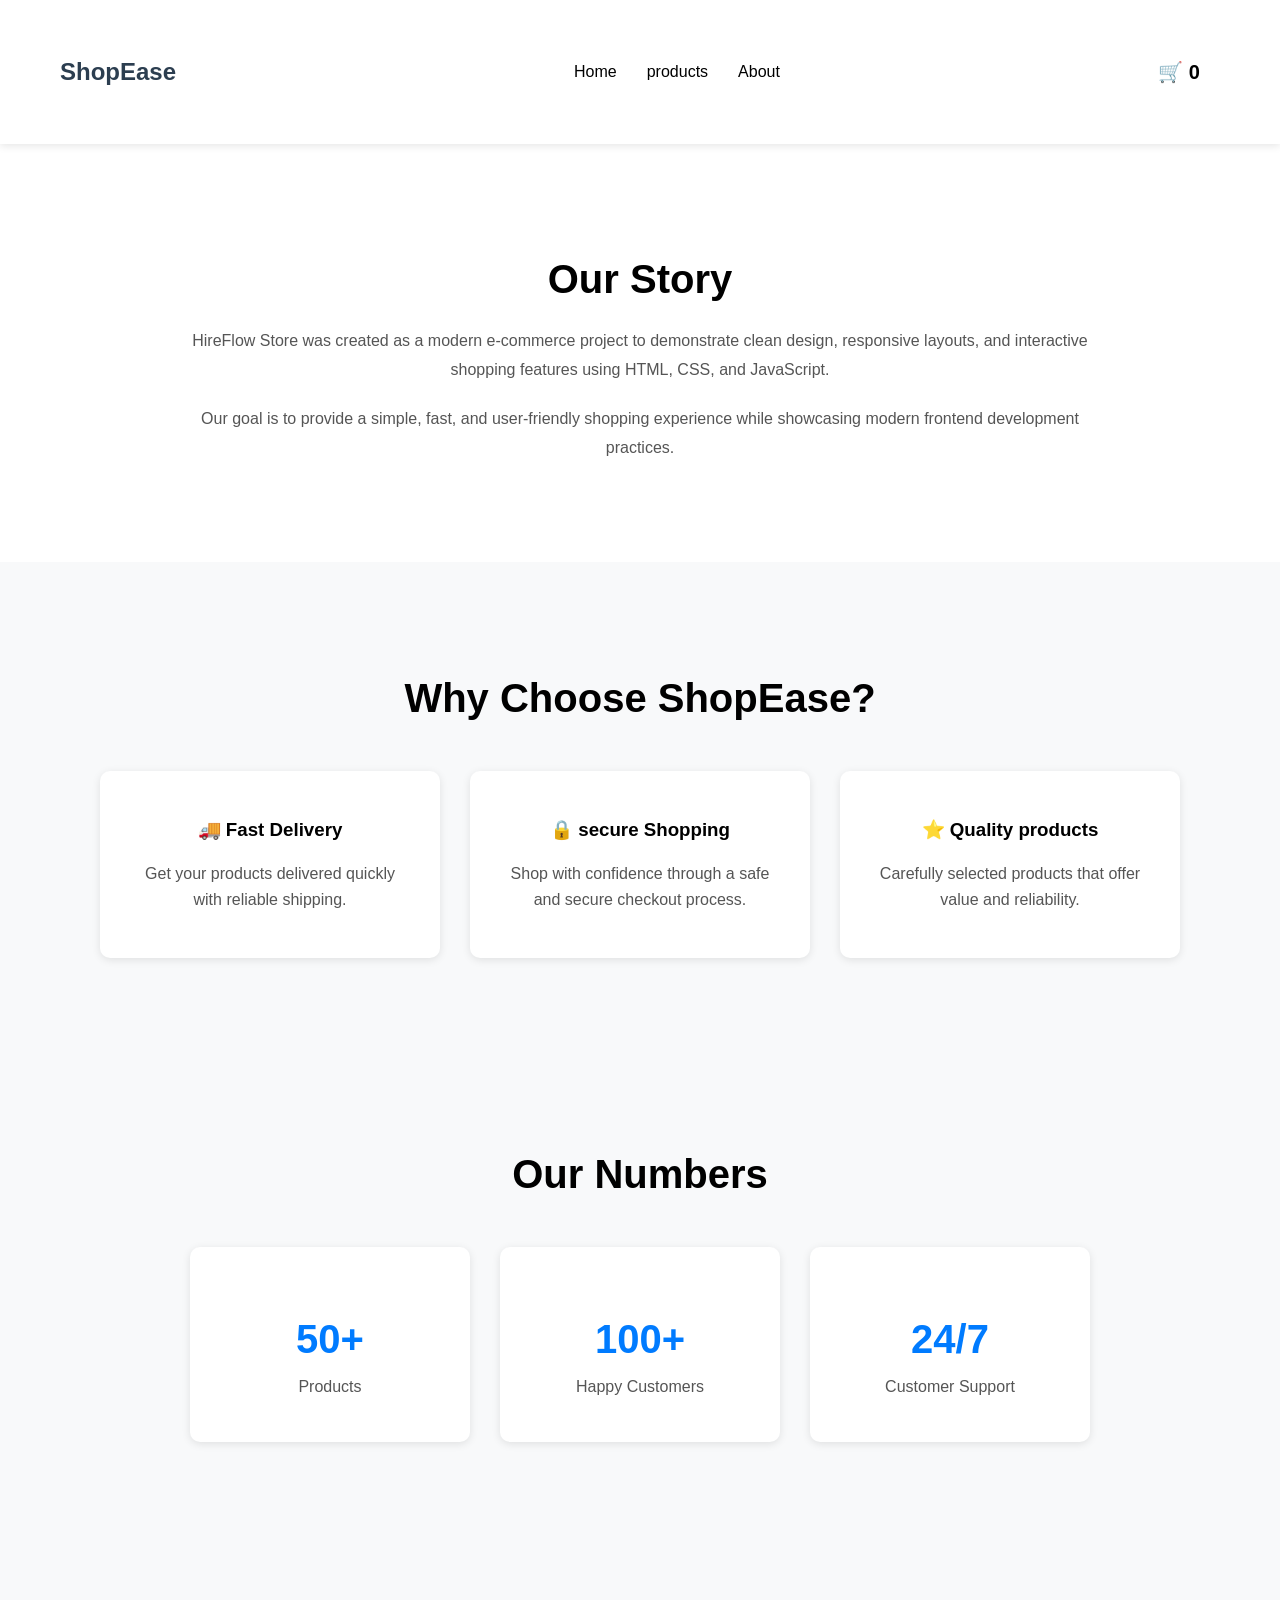
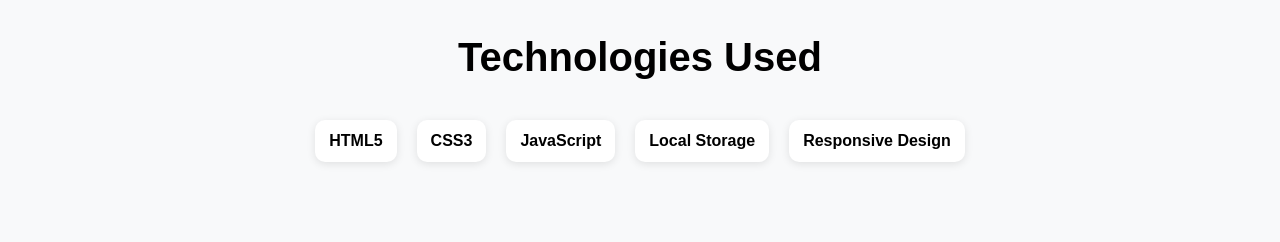
==== about.html @ 6b36ff21 "Initial commit - ShopEase E-commerce Website" ====
<!DOCTYPE html>
<html lang="en">
<head>
    <meta charset="UTF-8">
    <meta name="viewport" content="width=device-width, initial-scale=1.0">
    <title>ShopEase</title>
    <link rel="stylesheet" href="CSS/style.css">
</head>
<body>
    <header>
        <nav class="navbar">

            <div class="logo">
                <h1>ShopEase</h1>
            </div>

            <ul class="nav-links">
                <li><a href="index.html">Home</a></li>
                <li><a href="#">products</a></li>
                <li><a href="#">About</a></li>
            </ul>

            <a href="Cart/cart.html" class="cart">
                🛒 <span id="cart-count">0</span>
            </a>

        </nav>


    </header>

    <section class="our-story">
        <div class="story-content">
            <h2>Our Story</h2>

            <p>
                HireFlow Store was created as a modern e-commerce project to
            demonstrate clean design, responsive layouts, and interactive
            shopping features using HTML, CSS, and JavaScript.
            </p>

            <p>
                Our goal is to provide a simple, fast, and user-friendly shopping
            experience while showcasing modern frontend development practices.
            </p>

        </div>
    </section>

    <section class="features">
        <h2>Why Choose ShopEase?</h2>
        <div class="feature-container">
            <div class="feature-card">
                <h3>🚚 Fast Delivery</h3>
                <p>
                    Get your products delivered quickly with reliable shipping.
                </p>
            </div>
            <div class="feature-card">
                <h3>🔒 secure Shopping</h3>
                <p>
                    Shop with confidence through a safe and secure checkout process.
                </p>
            </div>
            <div class="feature-card">
                <h3>⭐ Quality products</h3>
                <p>
                    Carefully selected products that offer value and reliability.
                </p>
            </div>
        </div>
    </section>

    <section class="stats">

        <h2>Our Numbers</h2>
        
        <div class="stats-container">

            <div class="stat-card">
                <h3>50+</h3>
                <p>Products</p>
            </div>
            <div class="stat-card">
                <h3>100+</h3>
                <p>Happy Customers</p>
            </div>
            <div class="stat-card">
                <h3>24/7</h3>
                <p>Customer Support</p>
            </div>

        </div>
    </section>

    <section class="tech-stack">

    <h2>Technologies Used</h2>

    <div class="tech-container">

        <span>HTML5</span>
        <span>CSS3</span>
        <span>JavaScript</span>
        <span>Local Storage</span>
        <span>Responsive Design</span>

    </div>

</section>
</body>
</html>
---- CSS/style.css ----
body {
    margin: 0;
    padding: 0;
    box-sizing: border-box;
    font-family: Arial, Helvetica, sans-serif;
}

.navbar {
    display: flex;
    justify-content: space-between;
    align-items: center;
    padding: 20px 60px;
    background-color: white;
    box-shadow: 0 2px 8px rgba(0, 0, 0, 0.1);
}

.logo h1{
    color: #2c3e50;
}

.nav-links{
    display: flex;
    list-style: none;
    gap: 30px;
}

.nav-links a{
    text-decoration: none;
    color: black;
    font-weight: 600px;
}

.nav-links a:hover{
    color: #0077ff;
}

.cart{
    text-decoration: none;
    color: black;
    font-size: 20px;
    font-weight: bold;
    display: flex;
    align-items: center;
    gap: 6px;
}

.hero{
    height: 80vh;

    display: flex;
    justify-content: center;
    align-items: center;

    text-align: center;

    background: linear-gradient(to right,#74ebd5,#ACB6E5);
}

.hero-content h2{
    font-size: 55px;
    margin-bottom: 20px;
}

.hero-content p{
    font-size: 20px;
    margin-bottom: 33px;
}

.hero-content button{
    padding: 15px 35px;
    border: none;
    border-radius: 8px;
    background-color: #2c3e50;
    color: white;
    font-size: 18px;
    cursor: pointer;
    transition: 0.3s;
}

.hero-content button:hover{
    background: #1b2838;
}

.products{
    padding: 70px 80px;
}

.products h2{
    text-align: center;
    font-size: 40px;
    margin-bottom: 50px;
}

.product-container{
    display: grid;
    grid-template-columns: repeat(4, 1fr);
    gap: 30px;
}

.product-card{
    background: white;
    border-radius: 10px;
    padding: 20px;
    text-align: center;
    box-shadow: 0 2px 8px rgba(0, 0, 0, 0.1);

    transition: 0.3s;
}

.product-card:hover{
    transform: translateY(-10px);
    box-shadow: 0 10px 25px rgba(0, 0, 0, 0.2);
}

.product-card img{
    width: 100%;
    height: 220px;
    object-fit: contain;
    background: white;
    border-radius: 8px;
}

.product-card button{
    margin-top: 15px;
    padding: 10px 20px;
    border: none;
    background: #2c3e50;
    color: white;
    border-radius: 6px;
    cursor: pointer;

    transition: background-color 0.3s ease
                box-shadow 0.3s ease;
}

.product-card button:hover{
    background: #3b536b;
    box-shadow: 0px 4px 10px rgba(0, 0, 0, 0.2);
}

.product-card button:active{
    background: hsl(210, 29%, 43%);
}

footer{
    background: #2c3e50;
    color: white;
    padding: 50px 20px;
    margin-top: 80px;
}

.footer-content{
    text-align: center;
}

.footer-links{
    display: flex;
    list-style: none;
    justify-content: center;
    gap: 30px;
    margin: 20px 0;
}

.footer-links a{
    text-decoration: none;
    color: white;
    transition: color 0.3s;
}

.footer-links a:hover{
    color: #74ebd5;
}

.cart{
    padding: 40px 20px;
}

.cart-container{
    max-width: 900px;
    margin: 0px auto;
}

.cart-item{
    width: 100%;
    display: flex;
    align-items: center;
    justify-content: space-between;

    background: white;
    padding: 20px;
    margin-bottom: 20px;
    border-radius: 10px;

    box-shadow: 0 2px 8px rgba(0,0,0,0.1);

    transition: box-shadow 0.3s ease,
                transform 0.3s ease;
}

.cart-item:hover{
    transform: translateY(-5px);
    box-shadow: 0 8px 20px rgba(0,0,0,0.15);
}

.cart-item img{
    height: 120px;
    width: 120px;
    object-fit: contain;
}

.cart-info{
    flex: 1;
    margin-left: 30px;
}

.cart-item button{
    padding: 8px 16px;
    background: #dc3545;
    color: white;
    border: none;
    border-radius: 6px;
    cursor: pointer;

    transition: background 0.3s ease,
                transform 0.2s ease;
}

.cart-item button:hover{
    background: #c82333;
    transform: scale(1.05);
}

.cart-container h2{
    margin-bottom: 30px;
}

.cart-total{
    margin-top: 30px;
    padding-top: 20px;
    border-top: 2px solid #ddd;
    text-align: right;
}

.cart-total h3{
    font-size: 1.8rem;
    color: #2c3e50;
}

.checkout-btn{
    margin-top: 15px;
    padding: 12px 15px;
    border: none;
    border-radius: 8px;
    background-color: #28a745;
    color: white;
    cursor: pointer;

    transition: background-color 0.3s ease,
                transform 0.2s ease;
}

.checkout-btn:hover{
    background-color: #218838;
    transform: translateY(-2px);
}

.remove-btn{
    transition: background-color 0.3s ease,
                transform 0.2s ease;
}

.remove-btn:hover{
    background-color: #c82333;
    transform: scale(1.05);
}

.quantity-controls button{
    width: 35px;
    height: 35px;
    
    border: none;
    border-radius: 50%;

    transition: transform 0.2s ease,
                background-color 0.3s ease;
}

.quantity-controls button:hover{
    background-color: #333;
    color: white;
    transform: scale(1.1);
}


.our-story{
    padding: 80px 20px;
}

.story-content{
    max-width: 900px;
    margin: auto;
    text-align: center;
}

.story-content h2{
    font-size: 2.5rem;
    margin-bottom: 25px;
}

.story-content p{
    line-height: 1.8;
    color: #555;
    margin-bottom: 20px;
}

.features{
    padding: 80px 20px;
    background: #f8f9fa;
}

.features h2{
    text-align: center;
    font-size: 2.5rem;
    margin-bottom: 50px;
}

.feature-container{
    display: flex;
    justify-content: center;
    gap: 30px;
    flex-wrap: wrap;
}

.feature-card{
    width: 280px;
    background: white;
    padding: 30px;
    border-radius: 10px;
    text-align: center;

    box-shadow: 0 2px 8px rgba(0, 0, 0, 0.1);

    transition: transform 0.3s ease,
                box-shadow 0.3s ease;
}

.feature-card:hover{
    transform: translateY(-8px);
    box-shadow: 0 8px 20px rgba(0, 0, 0, 0.15);
}

.feature-card h3{
    margin-bottom: 20px;
}

.feature-card p{
    color: #555;
    line-height: 1.6;
}

.stats{
    padding: 80px 20px;
    background: #f8f9fa;
}

.stats h2{
    text-align: center;
    font-size: 2.5rem;
    margin-bottom: 50px;
}

.stats-container{
    display: flex;
    justify-content: center;
    gap: 30px;
    flex-wrap: wrap;
}

.stat-card{
    width: 220px;
    padding: 30px;
    border-radius: 10px;
    text-align: center;
    background: white;

    box-shadow: 0 2px 8px rgba(0, 0, 0, 0.1);

    transition: transform 0.2s ease,
                box-shadow 0.3s ease;
}

.stat-card:hover{
    transform: translateY(-8px);
    box-shadow: 0 8px 20px rgba(0, 0, 0, 0.15);
}

.stat-card h3{
    font-size: 2.5rem;
    color: #007bff;
    margin-bottom: 10px;
}

.stat-card p{
    color: #555;
}

.tech-stack{
    padding: 80px 20px;
    text-align: center;
    background: #f8f9fa;
}

.tech-stack h2{
    font-size: 2.5rem;
    margin-bottom: 40px;
}

.tech-container{
    display: flex;
    justify-content: center;
    gap: 20px;
    flex-wrap: wrap;
}

.tech-container span{
    padding: 12px 14px;
    background: white;
    border-radius: 10px;
    font-weight: bold;

    box-shadow: 0 2px 8px rgba(0, 0, 0, 0.1);

    transition: all 0.3s ease
}

.tech-container span:hover{
    transform: translateY(-5px);
    background: #007bff;
    color: white;
}

@media(max-width:768px){

    .navbar{
        padding:20px 20px;
    }

    .nav-links{
        gap:15px;
    }

}

@media (max-width:768px){

    .logo h1{
        font-size: 2.3rem;
    }

    .hero h2{
        font-size:2.2rem;
    }

    .hero p{
        font-size:1rem;
    }

}

@media (max-width:768px){
    .product-card img{
        width:100%;
        max-height:220px;
        object-fit:contain;
    }

    .product-card{
        padding:15px;
    }

    .product-container{
        grid-template-columns: repeat(2, 1fr);
    }

}

@media(max-width: 768px){
    .cart-item{

    flex-direction:column;

    text-align:center;

    }
    .cart-info{

    margin:20px 0;

    }
    .quantity-controls{

    justify-content:center;

    }
}

@media (max-width:480px){

    .logo h1{
        font-size: 2rem;
    }

    .product-container{
        grid-template-columns: 1fr;
    }

    .product-card img{
    width:100%;
    max-height:220px;
    object-fit:contain;
    }

    .hero h2{
        font-size:1.8rem;
    }

    .product-card{
        width:100%;
    }

    .cart-item img{
        width:90px;
    }

    .navbar{
        flex-direction:column;
        align-items:center;
        gap:20px;
        padding:20px;
    }

    .nav-links{
        flex-direction:column;
        align-items:center;
        gap:12px;
    }

}
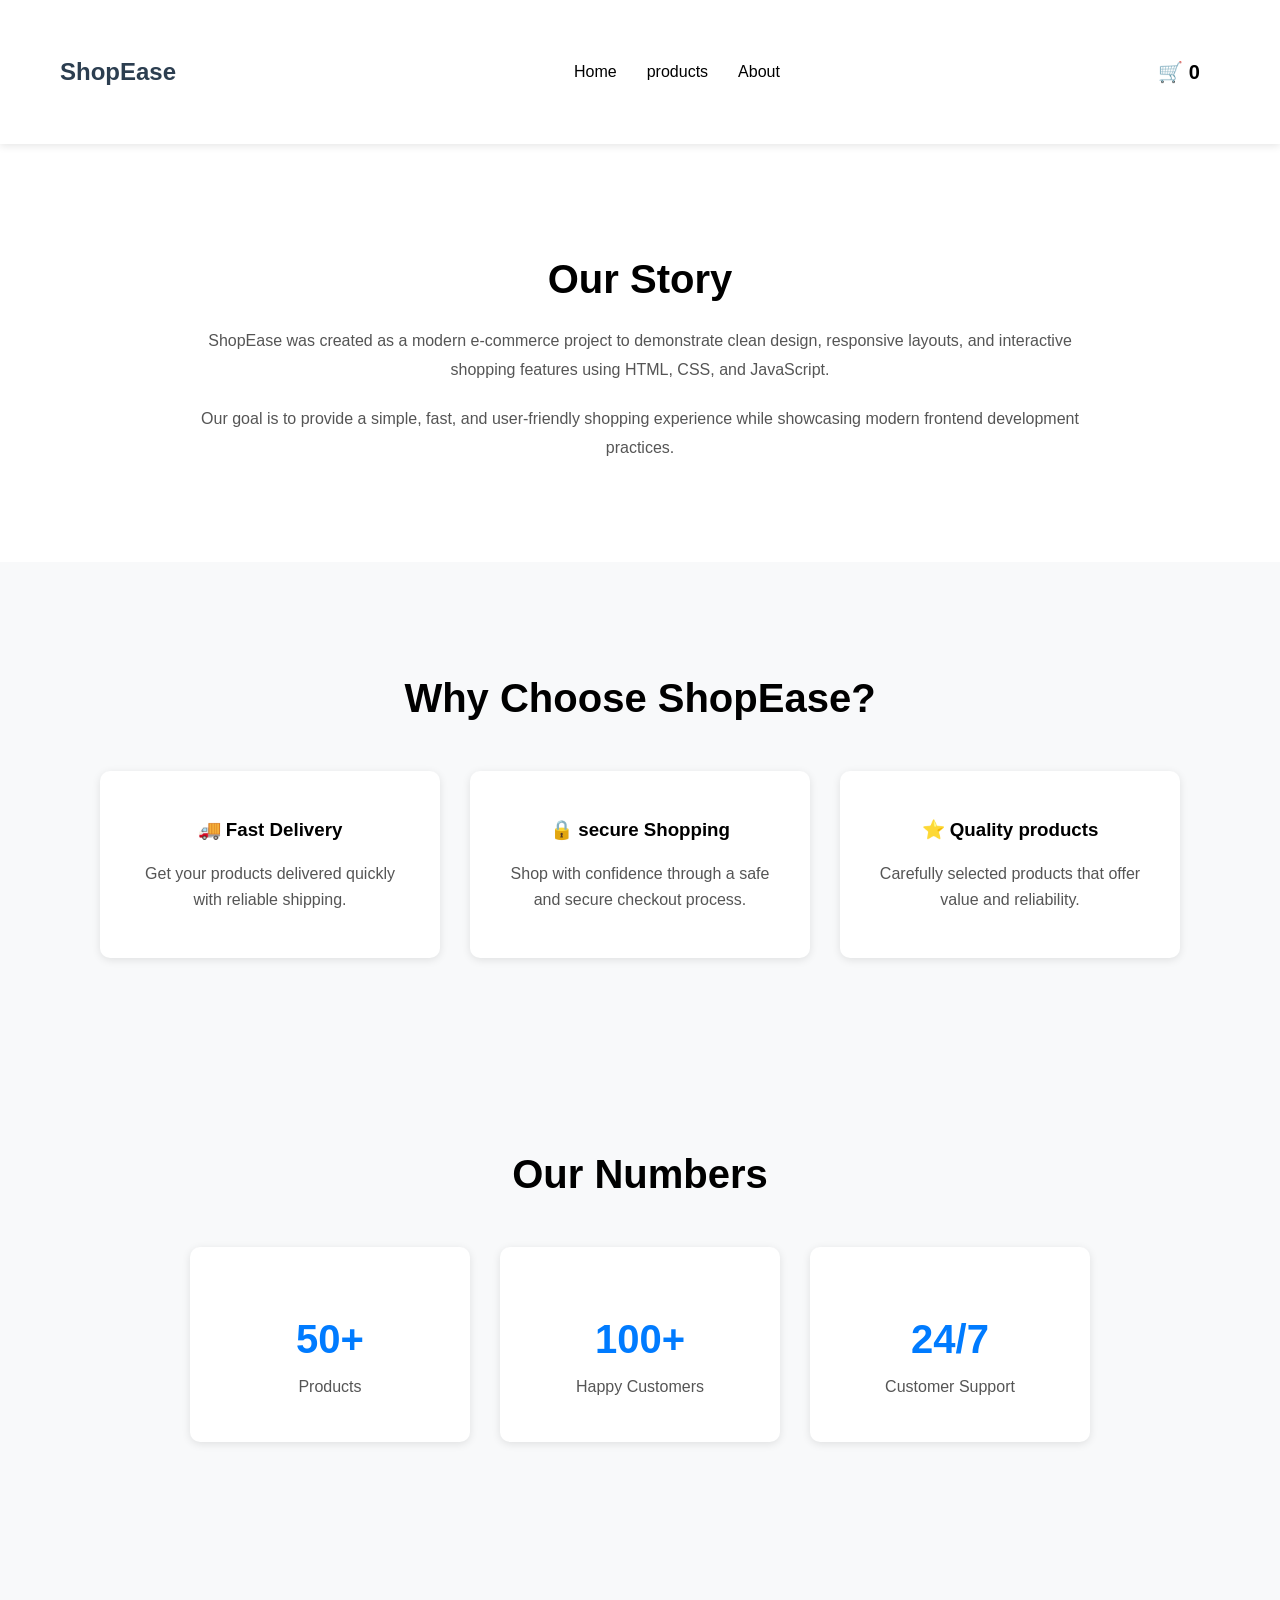
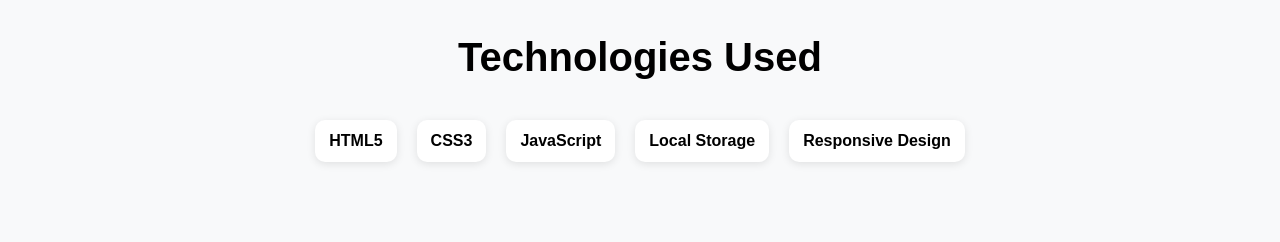
==== commit 79322d00: "updated about page" ====
--- a/about.html
+++ b/about.html
@@ -34,7 +34,7 @@
             <h2>Our Story</h2>
 
             <p>
-                HireFlow Store was created as a modern e-commerce project to
+                ShopEase was created as a modern e-commerce project to
             demonstrate clean design, responsive layouts, and interactive
             shopping features using HTML, CSS, and JavaScript.
             </p>
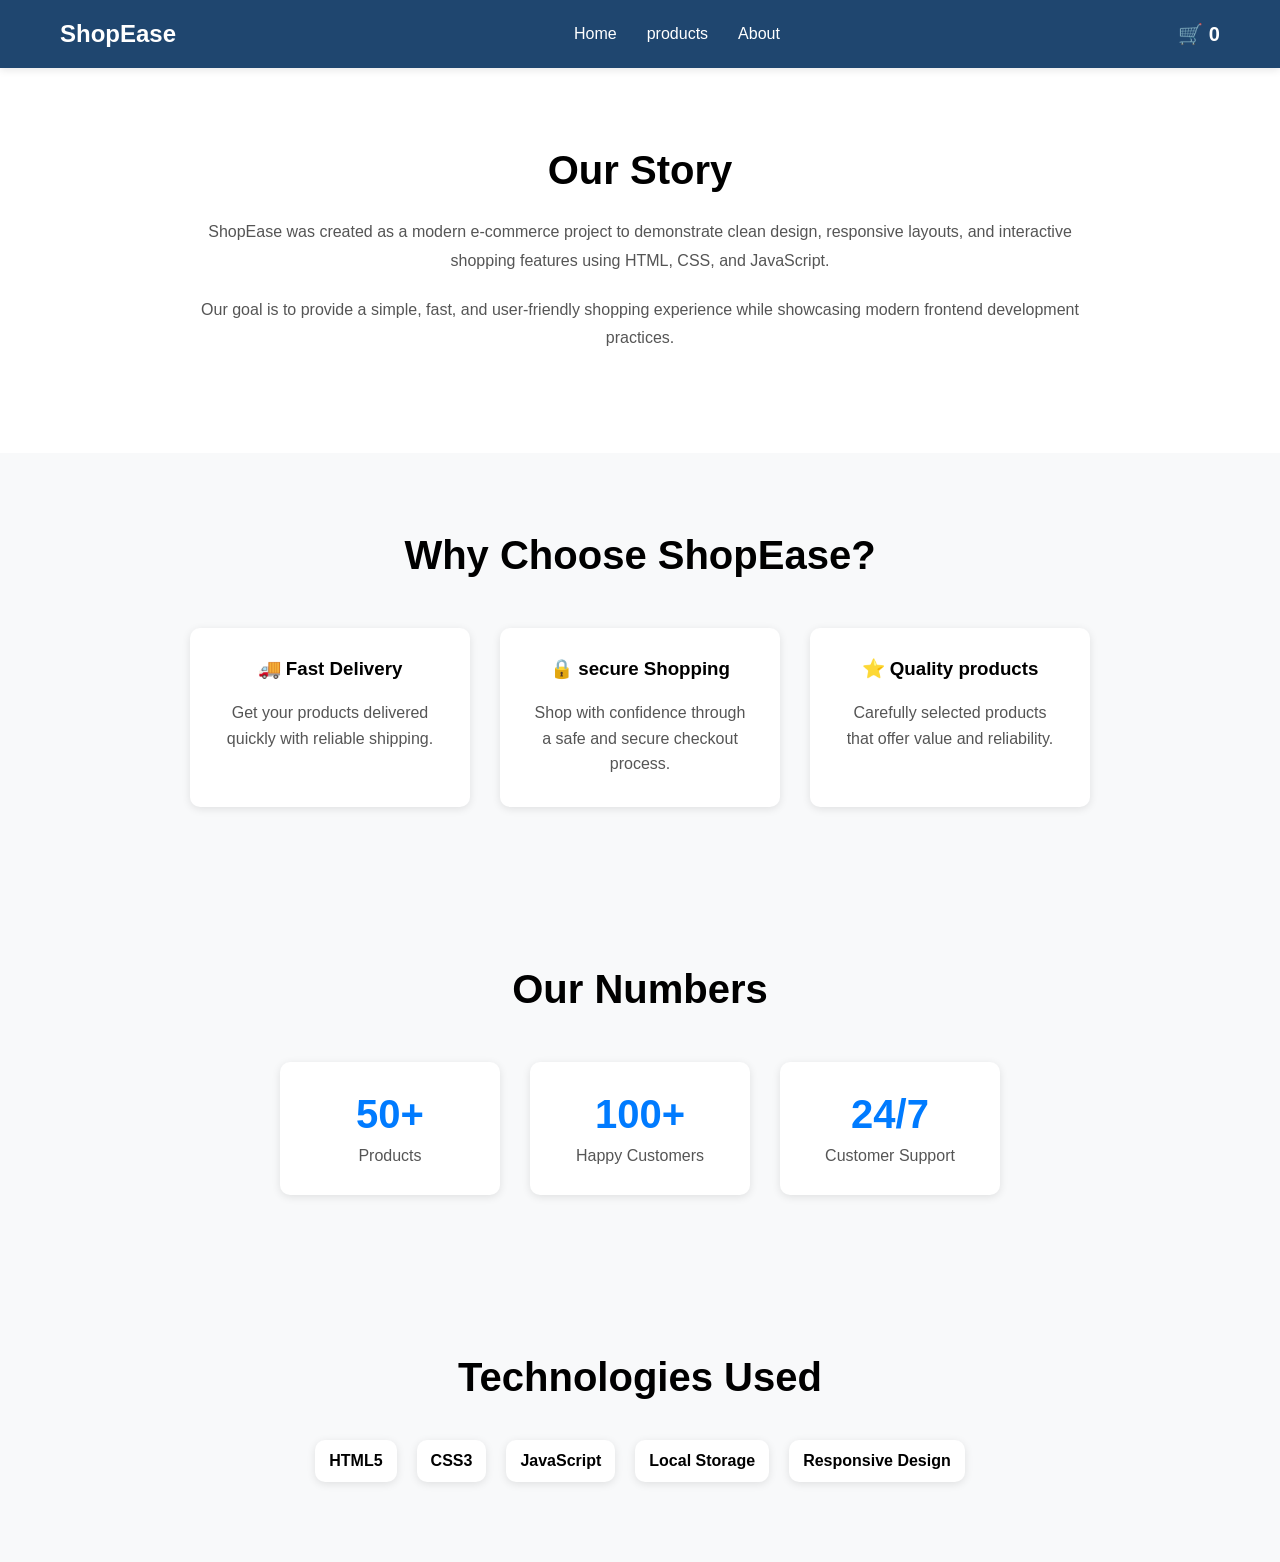
==== commit 146664af: "change the cart logo in about" ====
--- a/about.html
+++ b/about.html
@@ -20,7 +20,7 @@
                 <li><a href="#">About</a></li>
             </ul>
 
-            <a href="Cart/cart.html" class="cart">
+            <a href="Cart/cart.html" class="cart-logo">
                 🛒 <span id="cart-count">0</span>
             </a>
 
--- a/CSS/style.css
+++ b/CSS/style.css
@@ -1,4 +1,4 @@
-body {
+* {
     margin: 0;
     padding: 0;
     box-sizing: border-box;
@@ -10,12 +10,12 @@
     justify-content: space-between;
     align-items: center;
     padding: 20px 60px;
-    background-color: white;
+    background-color: hsl(211, 56%, 28%);
     box-shadow: 0 2px 8px rgba(0, 0, 0, 0.1);
 }
 
 .logo h1{
-    color: #2c3e50;
+    color: white;
 }
 
 .nav-links{
@@ -26,7 +26,7 @@
 
 .nav-links a{
     text-decoration: none;
-    color: black;
+    color: white;
     font-weight: 600px;
 }
 
@@ -34,9 +34,9 @@
     color: #0077ff;
 }
 
-.cart{
+.cart-logo{
     text-decoration: none;
-    color: black;
+    color: white;
     font-size: 20px;
     font-weight: bold;
     display: flex;
@@ -172,6 +172,7 @@
 }
 
 .cart{
+    background: linear-gradient(to right,#74ebd5,#ACB6E5);
     padding: 40px 20px;
 }
 
@@ -487,14 +488,14 @@
 @media(max-width: 768px){
     .cart-item{
 
-    flex-direction:column;
-
-    text-align:center;
+        flex-direction:column;
+        
+        text-align:center;
 
     }
     .cart-info{
-
-    margin:20px 0;
+        
+        margin:20px 0;
 
     }
     .quantity-controls{
@@ -515,9 +516,9 @@
     }
 
     .product-card img{
-    width:100%;
-    max-height:220px;
-    object-fit:contain;
+        width:100%;
+        max-height:220px;
+        object-fit:contain;
     }
 
     .hero h2{
@@ -526,6 +527,14 @@
 
     .product-card{
         width:100%;
+    }
+
+    .cart-item{
+
+        flex-direction:column;
+
+        text-align:center;
+
     }
 
     .cart-item img{
@@ -535,14 +544,15 @@
     .navbar{
         flex-direction:column;
         align-items:center;
+        gap:12px;
+        padding:20px;
+    }
+
+    .nav-links{
+        flex-direction: row;
+        justify-content: center;
         gap:20px;
-        padding:20px;
-    }
-
-    .nav-links{
-        flex-direction:column;
-        align-items:center;
-        gap:12px;
+        flex-wrap: wrap;
     }
 
 }
